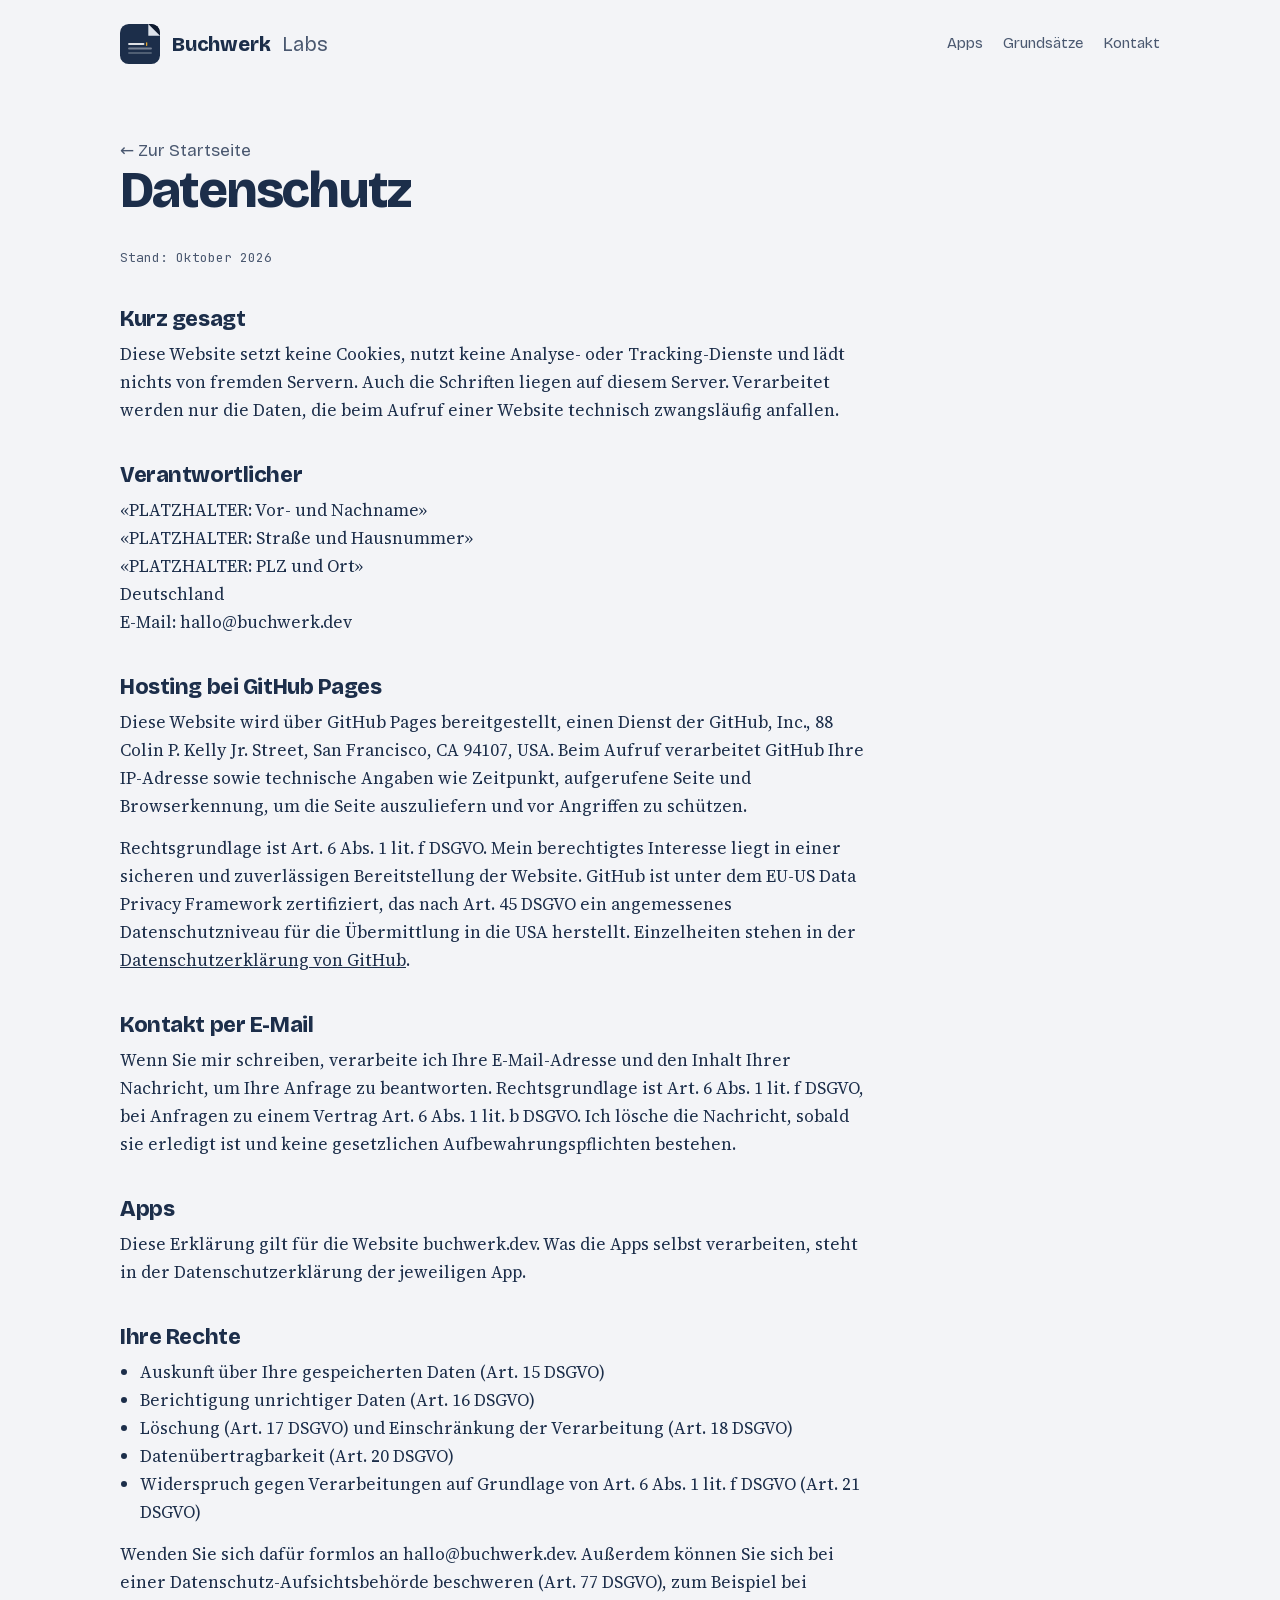
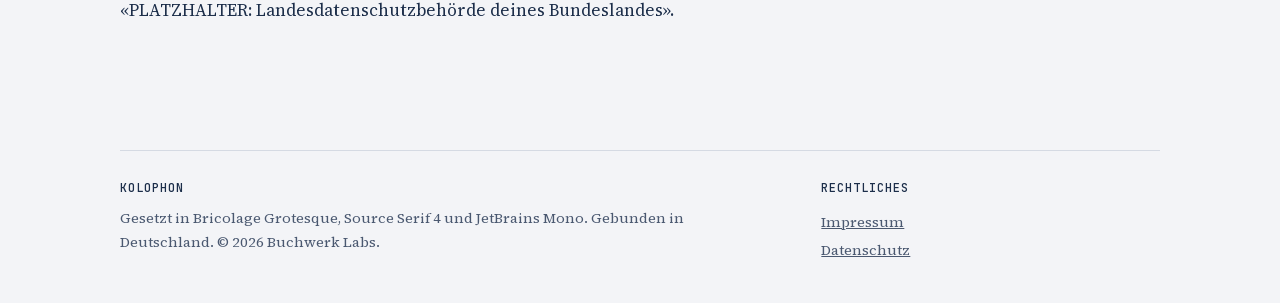
==== datenschutz.html @ 5b85e369 "Website buchwerk.dev: Startseite, Rechtstexte, Icon Startseite mit Hausbuch, Thermenbuch und Planung" ====
<!doctype html>
<html lang="de">
<head>
<meta charset="utf-8">
<meta name="viewport" content="width=device-width, initial-scale=1, viewport-fit=cover">
<title>Datenschutz · Buchwerk Labs</title>
<meta name="description" content="Datenschutzerklärung der Website buchwerk.dev.">
<meta name="robots" content="noindex">
<link rel="icon" href="data:image/svg+xml,%3Csvg xmlns='http://www.w3.org/2000/svg' viewBox='0 0 1024 1024'%3E%3Cdefs%3E%3CclipPath id='r'%3E%3Crect width='1024' height='1024' rx='224'/%3E%3C/clipPath%3E%3C/defs%3E%3Cg clip-path='url%28%23r%29'%3E%3Crect width='1024' height='1024' fill='%231C2E4A'/%3E%3Cpath d='M724 0 H1024 V300 Z' fill='%230E1A2E'/%3E%3Cpath d='M724 0 V300 H1024 Z' fill='%23DDE2EA'/%3E%3Cg stroke-linecap='round' fill='none'%3E%3Cpath d='M232 513 H600' stroke='%23F3F4F7' stroke-width='52' opacity='.9'/%3E%3Cpath d='M682 482 V544' stroke='%23E8A72C' stroke-width='32'/%3E%3Cpath d='M232 627 H792' stroke='%23F3F4F7' stroke-width='52' opacity='.42'/%3E%3Cpath d='M232 741 H792' stroke='%23F3F4F7' stroke-width='52' opacity='.24'/%3E%3C/g%3E%3C/g%3E%3C/svg%3E">
<link rel="stylesheet" href="css/fonts.css">
<link rel="stylesheet" href="css/style.css">
</head>
<body>
<div class="wrap">
  <header class="top">
    <a class="brand" href="index.html" aria-label="Buchwerk Labs, Startseite">
      <svg viewBox="0 0 1024 1024" aria-hidden="true"><defs><clipPath id="bw-rund"><rect width="1024" height="1024" rx="224"/></clipPath></defs><g clip-path="url(#bw-rund)"><rect width="1024" height="1024" fill="#1C2E4A"/><path d="M724 0 H1024 V300 Z" fill="#0E1A2E"/><path d="M724 0 V300 H1024 Z" fill="#DDE2EA"/><g stroke-linecap="round" fill="none"><path d="M232 513 H600" stroke="#F3F4F7" stroke-width="52" opacity=".9"/><path d="M682 482 V544" stroke="#E8A72C" stroke-width="32"/><path d="M232 627 H792" stroke="#F3F4F7" stroke-width="52" opacity=".42"/><path d="M232 741 H792" stroke="#F3F4F7" stroke-width="52" opacity=".24"/></g></g></svg>
      <b>Buchwerk</b><span>Labs</span>
    </a>
    <nav aria-label="Hauptnavigation">
      <a href="index.html#apps">Apps</a>
      <a href="index.html#grundsaetze">Grundsätze</a>
      <a href="index.html#kontakt">Kontakt</a>
    </nav>
  </header>
  <main class="legal">
    <a class="back" href="index.html">← Zur Startseite</a>
    <h1>Datenschutz</h1>
    <p class="stand">Stand: Oktober 2026</p>

    <h2>Kurz gesagt</h2>
    <p>Diese Website setzt keine Cookies, nutzt keine Analyse- oder Tracking-Dienste und lädt nichts von fremden Servern. Auch die Schriften liegen auf diesem Server. Verarbeitet werden nur die Daten, die beim Aufruf einer Website technisch zwangsläufig anfallen.</p>

    <h2>Verantwortlicher</h2>
    <address>
      «PLATZHALTER: Vor- und Nachname»<br>
      «PLATZHALTER: Straße und Hausnummer»<br>
      «PLATZHALTER: PLZ und Ort»<br>
      Deutschland<br>
      E-Mail: hallo@buchwerk.dev
    </address>

    <h2>Hosting bei GitHub Pages</h2>
    <p>Diese Website wird über GitHub Pages bereitgestellt, einen Dienst der GitHub, Inc., 88 Colin P. Kelly Jr. Street, San Francisco, CA 94107, USA. Beim Aufruf verarbeitet GitHub Ihre IP-Adresse sowie technische Angaben wie Zeitpunkt, aufgerufene Seite und Browserkennung, um die Seite auszuliefern und vor Angriffen zu schützen.</p>
    <p>Rechtsgrundlage ist Art. 6 Abs. 1 lit. f DSGVO. Mein berechtigtes Interesse liegt in einer sicheren und zuverlässigen Bereitstellung der Website. GitHub ist unter dem EU-US Data Privacy Framework zertifiziert, das nach Art. 45 DSGVO ein angemessenes Datenschutzniveau für die Übermittlung in die USA herstellt. Einzelheiten stehen in der <a href="https://docs.github.com/de/site-policy/privacy-policies/github-general-privacy-statement">Datenschutzerklärung von GitHub</a>.</p>

    <h2>Kontakt per E-Mail</h2>
    <p>Wenn Sie mir schreiben, verarbeite ich Ihre E-Mail-Adresse und den Inhalt Ihrer Nachricht, um Ihre Anfrage zu beantworten. Rechtsgrundlage ist Art. 6 Abs. 1 lit. f DSGVO, bei Anfragen zu einem Vertrag Art. 6 Abs. 1 lit. b DSGVO. Ich lösche die Nachricht, sobald sie erledigt ist und keine gesetzlichen Aufbewahrungspflichten bestehen.</p>

    <h2>Apps</h2>
    <p>Diese Erklärung gilt für die Website buchwerk.dev. Was die Apps selbst verarbeiten, steht in der Datenschutzerklärung der jeweiligen App.</p>

    <h2>Ihre Rechte</h2>
    <ul>
      <li>Auskunft über Ihre gespeicherten Daten (Art. 15 DSGVO)</li>
      <li>Berichtigung unrichtiger Daten (Art. 16 DSGVO)</li>
      <li>Löschung (Art. 17 DSGVO) und Einschränkung der Verarbeitung (Art. 18 DSGVO)</li>
      <li>Datenübertragbarkeit (Art. 20 DSGVO)</li>
      <li>Widerspruch gegen Verarbeitungen auf Grundlage von Art. 6 Abs. 1 lit. f DSGVO (Art. 21 DSGVO)</li>
    </ul>
    <p>Wenden Sie sich dafür formlos an hallo@buchwerk.dev. Außerdem können Sie sich bei einer Datenschutz-Aufsichtsbehörde beschweren (Art. 77 DSGVO), zum Beispiel bei «PLATZHALTER: Landesdatenschutzbehörde deines Bundeslandes».</p>

  </main>
  <footer>
    <div>
      <h4>Kolophon</h4>
      <p>Gesetzt in Bricolage Grotesque, Source Serif 4 und JetBrains Mono. Gebunden in Deutschland. © 2026 Buchwerk Labs.</p>
    </div>
    <div class="links">
      <h4>Rechtliches</h4>
      <a href="impressum.html">Impressum</a>
      <a href="datenschutz.html">Datenschutz</a>
    </div>
  </footer>
</div>
</body>
</html>
---- css/fonts.css ----
/* Schriften lokal eingebunden (keine Anfragen an Google, DSGVO). Lizenz: SIL Open Font License 1.1, siehe fonts/LICENSE-*.txt */
/* latin-ext */
@font-face {
  font-family: 'Bricolage Grotesque';
  font-style: normal;
  font-weight: 400 800;
  font-stretch: 100%;
  font-display: swap;
  src: url(../fonts/bricolage-grotesque-latin-ext.woff2) format('woff2');
  unicode-range: U+0100-02BA, U+02BD-02C5, U+02C7-02CC, U+02CE-02D7, U+02DD-02FF, U+0304, U+0308, U+0329, U+1D00-1DBF, U+1E00-1E9F, U+1EF2-1EFF, U+2020, U+20A0-20AB, U+20AD-20C0, U+2113, U+2C60-2C7F, U+A720-A7FF;
}
/* latin */
@font-face {
  font-family: 'Bricolage Grotesque';
  font-style: normal;
  font-weight: 400 800;
  font-stretch: 100%;
  font-display: swap;
  src: url(../fonts/bricolage-grotesque-latin.woff2) format('woff2');
  unicode-range: U+0000-00FF, U+0131, U+0152-0153, U+02BB-02BC, U+02C6, U+02DA, U+02DC, U+0304, U+0308, U+0329, U+2000-206F, U+20AC, U+2122, U+2191, U+2193, U+2212, U+2215, U+FEFF, U+FFFD;
}
/* latin-ext */
@font-face {
  font-family: 'JetBrains Mono';
  font-style: normal;
  font-weight: 400 500;
  font-display: swap;
  src: url(../fonts/jetbrains-mono-latin-ext.woff2) format('woff2');
  unicode-range: U+0100-02BA, U+02BD-02C5, U+02C7-02CC, U+02CE-02D7, U+02DD-02FF, U+0304, U+0308, U+0329, U+1D00-1DBF, U+1E00-1E9F, U+1EF2-1EFF, U+2020, U+20A0-20AB, U+20AD-20C0, U+2113, U+2C60-2C7F, U+A720-A7FF;
}
/* latin */
@font-face {
  font-family: 'JetBrains Mono';
  font-style: normal;
  font-weight: 400 500;
  font-display: swap;
  src: url(../fonts/jetbrains-mono-latin.woff2) format('woff2');
  unicode-range: U+0000-00FF, U+0131, U+0152-0153, U+02BB-02BC, U+02C6, U+02DA, U+02DC, U+0304, U+0308, U+0329, U+2000-206F, U+20AC, U+2122, U+2191, U+2193, U+2212, U+2215, U+FEFF, U+FFFD;
}
/* latin-ext */
@font-face {
  font-family: 'Source Serif 4';
  font-style: normal;
  font-weight: 400 600;
  font-display: swap;
  src: url(../fonts/source-serif-4-latin-ext.woff2) format('woff2');
  unicode-range: U+0100-02BA, U+02BD-02C5, U+02C7-02CC, U+02CE-02D7, U+02DD-02FF, U+0304, U+0308, U+0329, U+1D00-1DBF, U+1E00-1E9F, U+1EF2-1EFF, U+2020, U+20A0-20AB, U+20AD-20C0, U+2113, U+2C60-2C7F, U+A720-A7FF;
}
/* latin */
@font-face {
  font-family: 'Source Serif 4';
  font-style: normal;
  font-weight: 400 600;
  font-display: swap;
  src: url(../fonts/source-serif-4-latin.woff2) format('woff2');
  unicode-range: U+0000-00FF, U+0131, U+0152-0153, U+02BB-02BC, U+02C6, U+02DA, U+02DC, U+0304, U+0308, U+0329, U+2000-206F, U+20AC, U+2122, U+2191, U+2193, U+2212, U+2215, U+FEFF, U+FFFD;
}
---- css/style.css ----
/* Layout: ein Bücherregal als Bühne – jede App ist ein Buchrücken, darunter die Bände im Detail, am Ende ein Kolophon. */
:root {
  --paper: #F3F4F7;
  --leaf: #FFFFFF;
  --ink: #1C2E4A;
  --ink-soft: #4A5870;
  --rule: #D5DAE3;
  --ear: #D99A22;
  --ear-ink: #7A5410;
  --shelf: #C9CFDA;
  --font-display: "Bricolage Grotesque", "Avenir Next", system-ui, sans-serif;
  --font-body: "Source Serif 4", Georgia, "Times New Roman", serif;
  --font-mono: "JetBrains Mono", ui-monospace, Menlo, monospace;
}
@media (prefers-color-scheme: dark) {
  :root:not([data-theme="light"]) {
    --paper: #0F1726; --leaf: #162236; --ink: #E6E9F0; --ink-soft: #A3AEC2;
    --rule: #2A3850; --ear: #E8AE3C; --ear-ink: #F2C875; --shelf: #2A3850;
    color-scheme: dark;
  }
}
:root[data-theme="dark"] {
  --paper: #0F1726; --leaf: #162236; --ink: #E6E9F0; --ink-soft: #A3AEC2;
  --rule: #2A3850; --ear: #E8AE3C; --ear-ink: #F2C875; --shelf: #2A3850;
  color-scheme: dark;
}
* { box-sizing: border-box; }
html { -webkit-text-size-adjust: 100%; }
img, svg { max-width: 100%; }
body {
  margin: 0;
  background: var(--paper); color: var(--ink);
  font-family: var(--font-body); font-size: 1.0625rem; line-height: 1.65;
  padding-inline: 20px;
}
.wrap { max-width: 1040px; margin-inline: auto; }
a { color: inherit; }
a:focus-visible, .spine:focus-visible { outline: 3px solid var(--ear); outline-offset: 3px; }

header.top { display: flex; align-items: center; justify-content: space-between; gap: 16px; padding-block: 24px; flex-wrap: wrap; }
.brand { display: flex; align-items: center; gap: 12px; text-decoration: none; }
.brand svg { width: 40px; height: 40px; flex: none; }
.brand b { font-family: var(--font-display); font-weight: 800; font-size: 1.25rem; letter-spacing: -0.01em; }
.brand span { font-family: var(--font-display); font-weight: 400; font-size: 1.25rem; color: var(--ink-soft); }
nav { display: flex; gap: 20px; font-family: var(--font-display); font-size: 0.95rem; }
nav a { text-decoration: none; color: var(--ink-soft); }
nav a:hover { color: var(--ink); }

.hero { display: grid; grid-template-columns: 1.1fr 1fr; gap: 48px; align-items: end; padding-block: 56px 24px; }
.hero > * { min-width: 0; }
.eyebrow { font-family: var(--font-mono); font-size: 0.8rem; letter-spacing: 0.06em; color: var(--ear-ink); text-transform: uppercase; margin: 0 0 16px; }
h1 { font-family: var(--font-display); font-weight: 800; font-size: clamp(2.6rem, 6vw, 4.4rem); line-height: 0.98; letter-spacing: -0.035em; margin: 0 0 24px; text-wrap: balance; }
h1 em { font-style: normal; font-weight: 400; color: var(--ink-soft); }
.lede { max-width: 34em; margin: 0; color: var(--ink-soft); font-size: 1.15rem; }

.shelf { display: flex; align-items: flex-end; gap: 6px; padding-inline: 12px; border-bottom: 10px solid var(--shelf); min-height: 300px; }
.spine {
  display: flex; flex-direction: column; justify-content: space-between; align-items: center;
  width: 64px; padding-block: 16px; border-radius: 4px 4px 0 0; text-decoration: none;
  transition: transform .25s ease;
}
.spine:hover { transform: translateY(-10px); }
.spine .t { writing-mode: vertical-rl; transform: rotate(180deg); font-family: var(--font-display); font-weight: 600; font-size: 1.15rem; letter-spacing: 0.01em; }
.spine .band { font-family: var(--font-mono); font-size: 0.7rem; }
.spine.haus { height: 250px; background: #7B3F2C; color: #F6E7DD; }
.spine.therme { height: 286px; background: #12474A; color: #DCAF45; width: 72px; }
.spine.plan { height: 228px; background: transparent; color: var(--ink-soft); border: 2px dashed var(--ink-soft); border-bottom: 0; }
.spine.end { width: 22px; height: 180px; background: var(--ear); padding: 0; margin-left: 10px; border-radius: 2px 2px 0 0; transform: skewX(-8deg); transform-origin: bottom; }
@media (prefers-reduced-motion: reduce) { .spine { transition: none; } .spine:hover { transform: none; } }

section { padding-block: 72px 24px; }
h2 { font-family: var(--font-display); font-weight: 800; font-size: clamp(1.8rem, 3.5vw, 2.4rem); letter-spacing: -0.02em; line-height: 1.1; margin: 0 0 12px; text-wrap: balance; }
.sub { color: var(--ink-soft); margin: 0 0 40px; max-width: 38em; }

.volumes { display: grid; gap: 20px; }
.vol {
  position: relative; display: grid; grid-template-columns: 96px 1fr; gap: 28px;
  background: var(--leaf); border: 1px solid var(--rule); padding: 32px; border-radius: 6px;
  clip-path: polygon(0 0, calc(100% - 28px) 0, 100% 28px, 100% 100%, 0 100%);
}
.vol::after { content: ""; position: absolute; top: 0; right: 0; width: 28px; height: 28px; background: linear-gradient(225deg, transparent 50%, var(--rule) 50%); }
.vol > div { min-width: 0; }
.vol .icon { width: 96px; height: 96px; border-radius: 22px; overflow: hidden; }
.vol .icon svg { width: 100%; height: 100%; display: block; }
.vol h3 { font-family: var(--font-display); font-weight: 800; font-size: 1.6rem; letter-spacing: -0.02em; margin: 0 0 4px; }
.meta { display: flex; flex-wrap: wrap; gap: 8px 14px; align-items: center; margin: 0 0 14px; }
.chip { font-family: var(--font-mono); font-size: 0.75rem; padding: 3px 10px; border-radius: 999px; border: 1px solid currentColor; color: var(--ear-ink); }
.chip.wip { color: var(--ink-soft); border-style: dashed; }
.pkg { font-family: var(--font-mono); font-size: 0.75rem; color: var(--ink-soft); overflow-wrap: anywhere; }
.vol p { margin: 0 0 14px; max-width: 40em; }
.vol ul { margin: 0; padding: 0; list-style: none; display: flex; flex-wrap: wrap; gap: 8px; }
.vol li { font-family: var(--font-display); font-size: 0.9rem; background: var(--paper); padding: 4px 12px; border-radius: 4px; }
.vol.wip { background: transparent; border-style: dashed; }

.rules { display: grid; grid-template-columns: repeat(3, 1fr); gap: 32px; }
.rules > div { min-width: 0; border-top: 2px solid var(--ink); padding-top: 16px; }
.rules h3 { font-family: var(--font-display); font-weight: 600; font-size: 1.15rem; margin: 0 0 8px; }
.rules p { margin: 0; color: var(--ink-soft); }

.contact { display: flex; flex-wrap: wrap; align-items: center; gap: 12px 20px; }
.mail { font-family: var(--font-mono); font-size: 1.1rem; background: var(--leaf); border: 1px solid var(--rule); padding: 10px 16px; border-radius: 6px; user-select: all; }
button.copy { font-family: var(--font-display); font-weight: 600; font-size: 0.95rem; background: var(--ink); color: var(--paper); border: 0; padding: 11px 18px; border-radius: 6px; cursor: pointer; }
button.copy:focus-visible { outline: 3px solid var(--ear); outline-offset: 2px; }

footer { margin-top: 88px; padding-block: 28px 40px; border-top: 1px solid var(--rule); display: grid; grid-template-columns: 2fr 1fr; gap: 24px; font-size: 0.9rem; color: var(--ink-soft); }
footer > * { min-width: 0; }
footer h4 { font-family: var(--font-mono); font-size: 0.75rem; letter-spacing: 0.08em; text-transform: uppercase; margin: 0 0 8px; color: var(--ink); font-weight: 500; }
footer p { margin: 0; max-width: 40em; }
footer .links { display: flex; flex-direction: column; gap: 4px; }

@media (max-width: 760px) {
  .hero { grid-template-columns: 1fr; gap: 40px; padding-block: 32px 16px; }
  .shelf { min-height: 0; }
  .rules { grid-template-columns: 1fr; gap: 24px; }
  .vol { grid-template-columns: 1fr; gap: 18px; padding: 24px; }
  .vol .icon { width: 72px; height: 72px; border-radius: 16px; }
  footer { grid-template-columns: 1fr; }
  nav { gap: 16px; }
}
@media (max-width: 400px) {
  .spine { width: 52px; } .spine.therme { width: 58px; }
  .spine .t { font-size: 1rem; }
}

/* Rechtstexte: Impressum, Datenschutz */
.legal { max-width: 44em; padding-block: 48px 24px; }
.legal h1 { font-size: clamp(2.2rem, 5vw, 3.2rem); margin-bottom: 32px; }
.legal h2 { font-size: 1.35rem; margin: 40px 0 8px; }
.legal p, .legal ul { margin: 0 0 14px; }
.legal ul { padding-left: 1.2em; }
.legal address { font-style: normal; margin: 0 0 14px; }
.legal .stand { font-family: var(--font-mono); font-size: 0.8rem; color: var(--ink-soft); }
.back { font-family: var(--font-display); text-decoration: none; color: var(--ink-soft); }
.back:hover { color: var(--ink); }
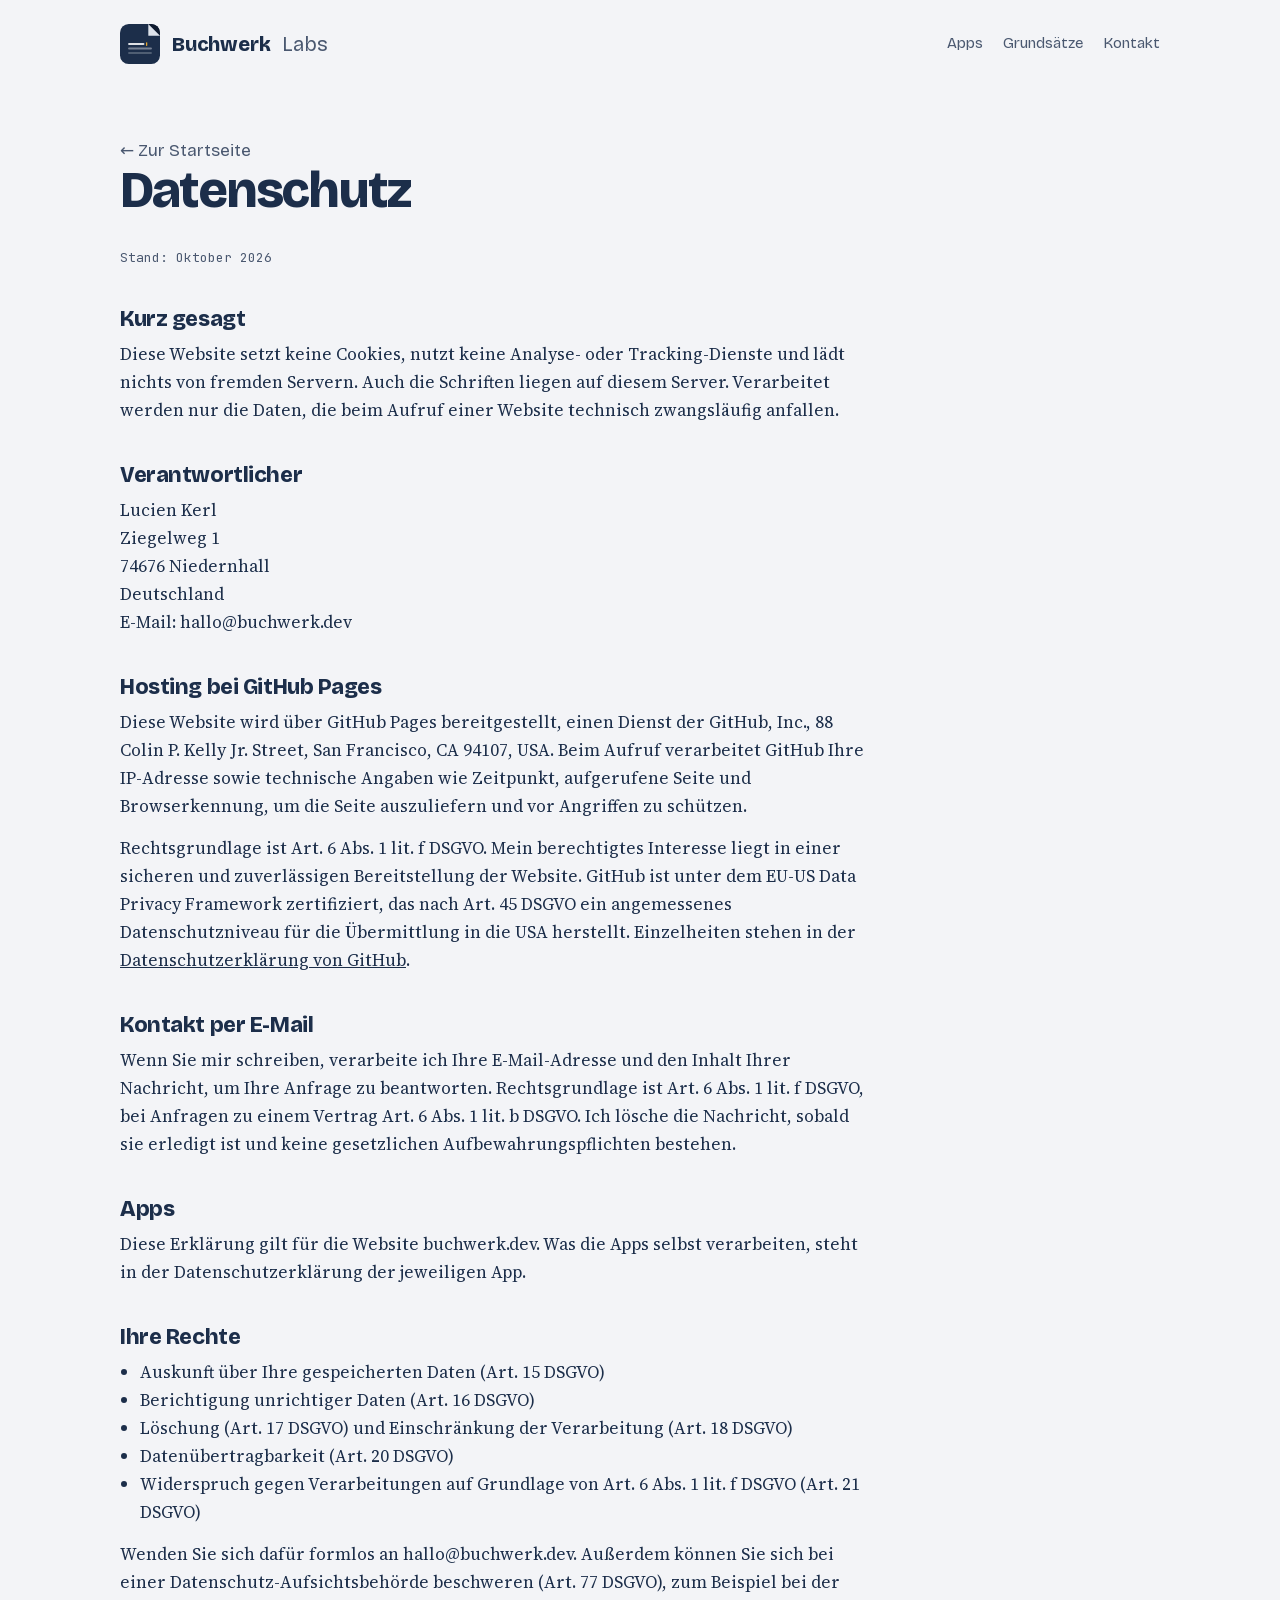
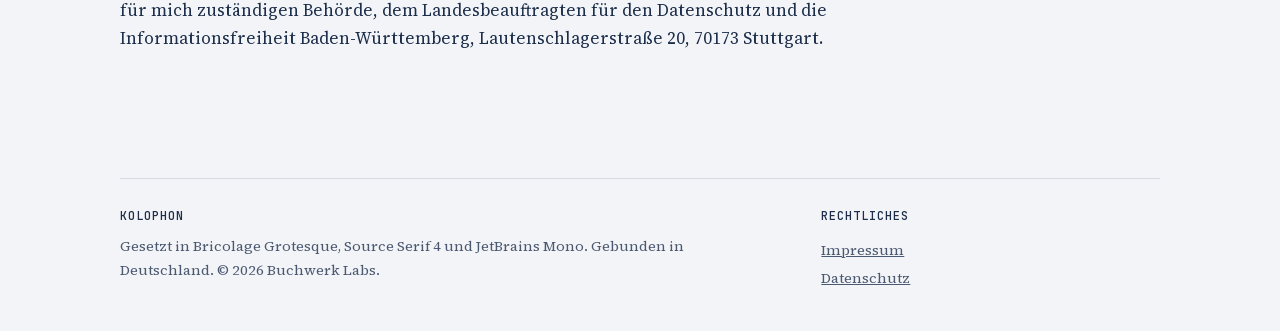
==== commit 25a7a9dc: "Betreiberangaben in Impressum und Datenschutz eingetragen Co-Authored-By: Claude Opus 5.5 <noreply@a" ====
--- a/datenschutz.html
+++ b/datenschutz.html
@@ -33,9 +33,9 @@
 
     <h2>Verantwortlicher</h2>
     <address>
-      «PLATZHALTER: Vor- und Nachname»<br>
-      «PLATZHALTER: Straße und Hausnummer»<br>
-      «PLATZHALTER: PLZ und Ort»<br>
+      Lucien Kerl<br>
+      Ziegelweg 1<br>
+      74676 Niedernhall<br>
       Deutschland<br>
       E-Mail: hallo@buchwerk.dev
     </address>
@@ -58,7 +58,7 @@
       <li>Datenübertragbarkeit (Art. 20 DSGVO)</li>
       <li>Widerspruch gegen Verarbeitungen auf Grundlage von Art. 6 Abs. 1 lit. f DSGVO (Art. 21 DSGVO)</li>
     </ul>
-    <p>Wenden Sie sich dafür formlos an hallo@buchwerk.dev. Außerdem können Sie sich bei einer Datenschutz-Aufsichtsbehörde beschweren (Art. 77 DSGVO), zum Beispiel bei «PLATZHALTER: Landesdatenschutzbehörde deines Bundeslandes».</p>
+    <p>Wenden Sie sich dafür formlos an hallo@buchwerk.dev. Außerdem können Sie sich bei einer Datenschutz-Aufsichtsbehörde beschweren (Art. 77 DSGVO), zum Beispiel bei der für mich zuständigen Behörde, dem Landesbeauftragten für den Datenschutz und die Informationsfreiheit Baden-Württemberg, Lautenschlagerstraße 20, 70173 Stuttgart.</p>
 
   </main>
   <footer>
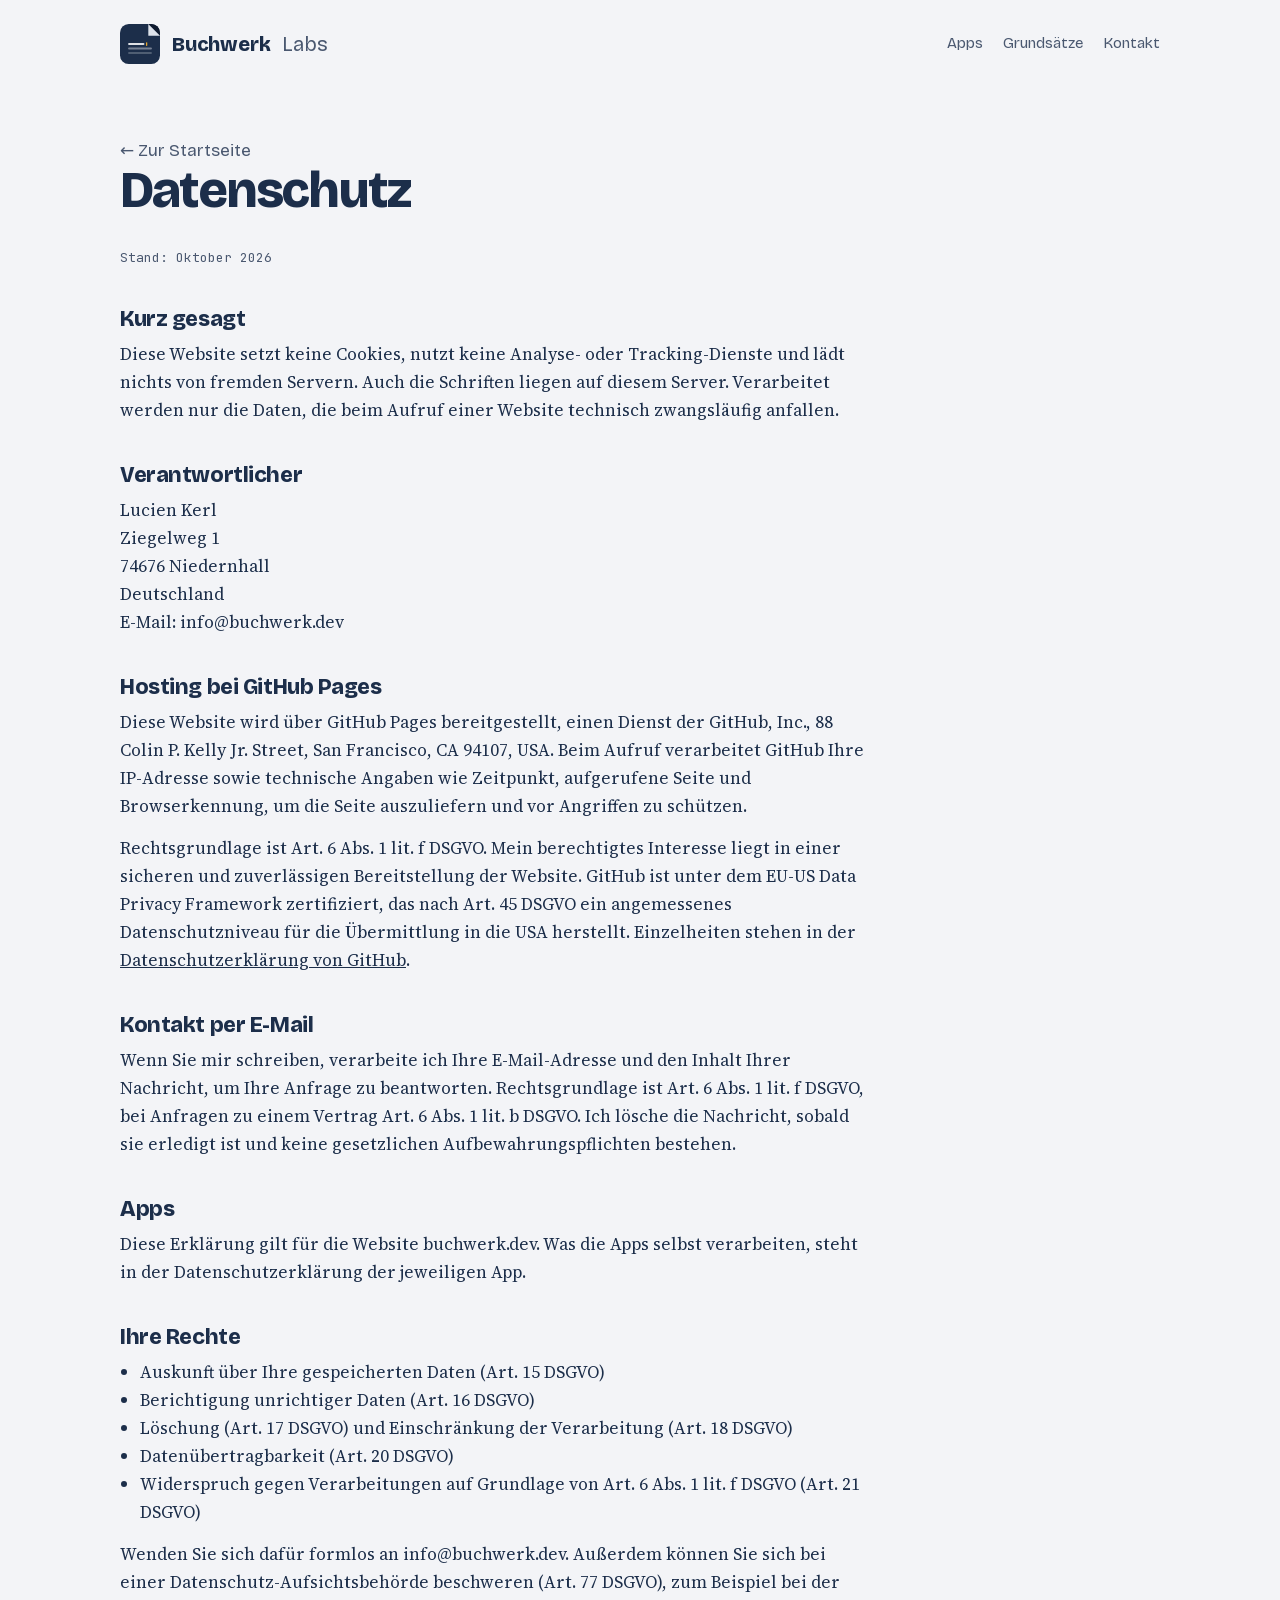
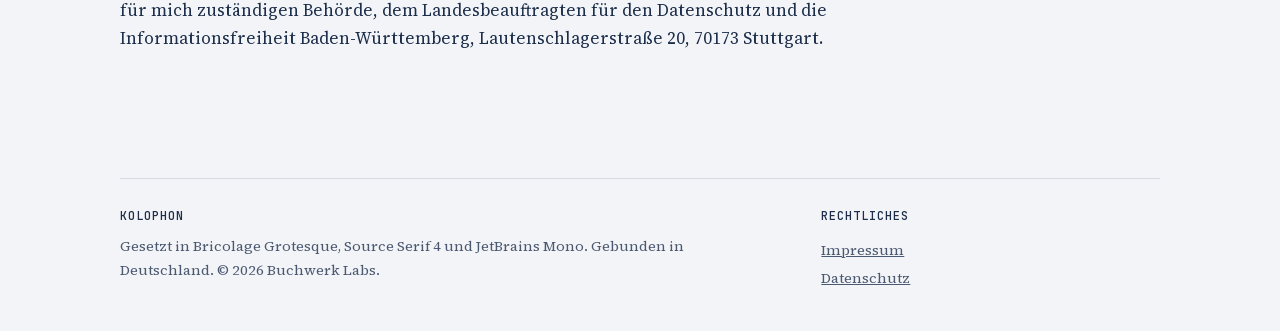
==== commit 26dc9c9e: "Kontaktadresse info@buchwerk.dev Co-Authored-By: Claude Opus 5.5 <noreply@anthropic.com>" ====
--- a/datenschutz.html
+++ b/datenschutz.html
@@ -37,7 +37,7 @@
       Ziegelweg 1<br>
       74676 Niedernhall<br>
       Deutschland<br>
-      E-Mail: hallo@buchwerk.dev
+      E-Mail: info@buchwerk.dev
     </address>
 
     <h2>Hosting bei GitHub Pages</h2>
@@ -58,7 +58,7 @@
       <li>Datenübertragbarkeit (Art. 20 DSGVO)</li>
       <li>Widerspruch gegen Verarbeitungen auf Grundlage von Art. 6 Abs. 1 lit. f DSGVO (Art. 21 DSGVO)</li>
     </ul>
-    <p>Wenden Sie sich dafür formlos an hallo@buchwerk.dev. Außerdem können Sie sich bei einer Datenschutz-Aufsichtsbehörde beschweren (Art. 77 DSGVO), zum Beispiel bei der für mich zuständigen Behörde, dem Landesbeauftragten für den Datenschutz und die Informationsfreiheit Baden-Württemberg, Lautenschlagerstraße 20, 70173 Stuttgart.</p>
+    <p>Wenden Sie sich dafür formlos an info@buchwerk.dev. Außerdem können Sie sich bei einer Datenschutz-Aufsichtsbehörde beschweren (Art. 77 DSGVO), zum Beispiel bei der für mich zuständigen Behörde, dem Landesbeauftragten für den Datenschutz und die Informationsfreiheit Baden-Württemberg, Lautenschlagerstraße 20, 70173 Stuttgart.</p>
 
   </main>
   <footer>
